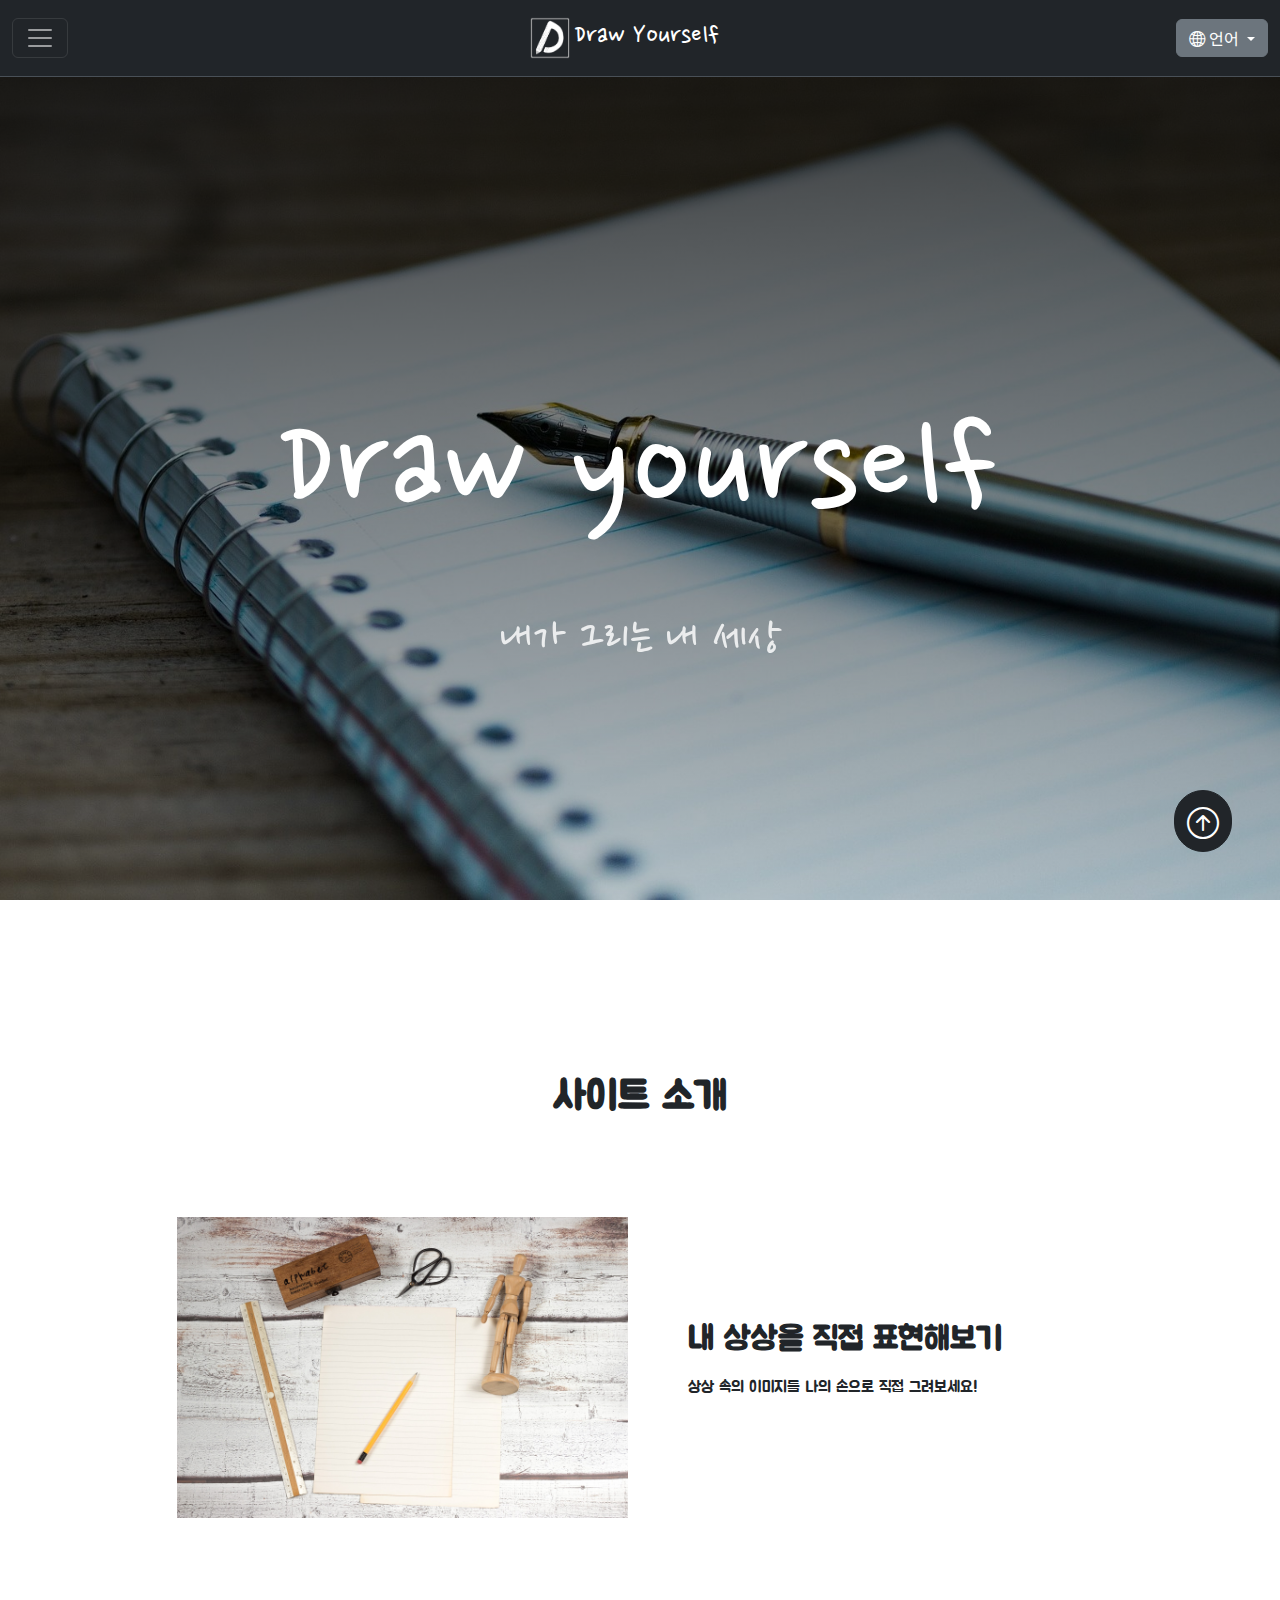
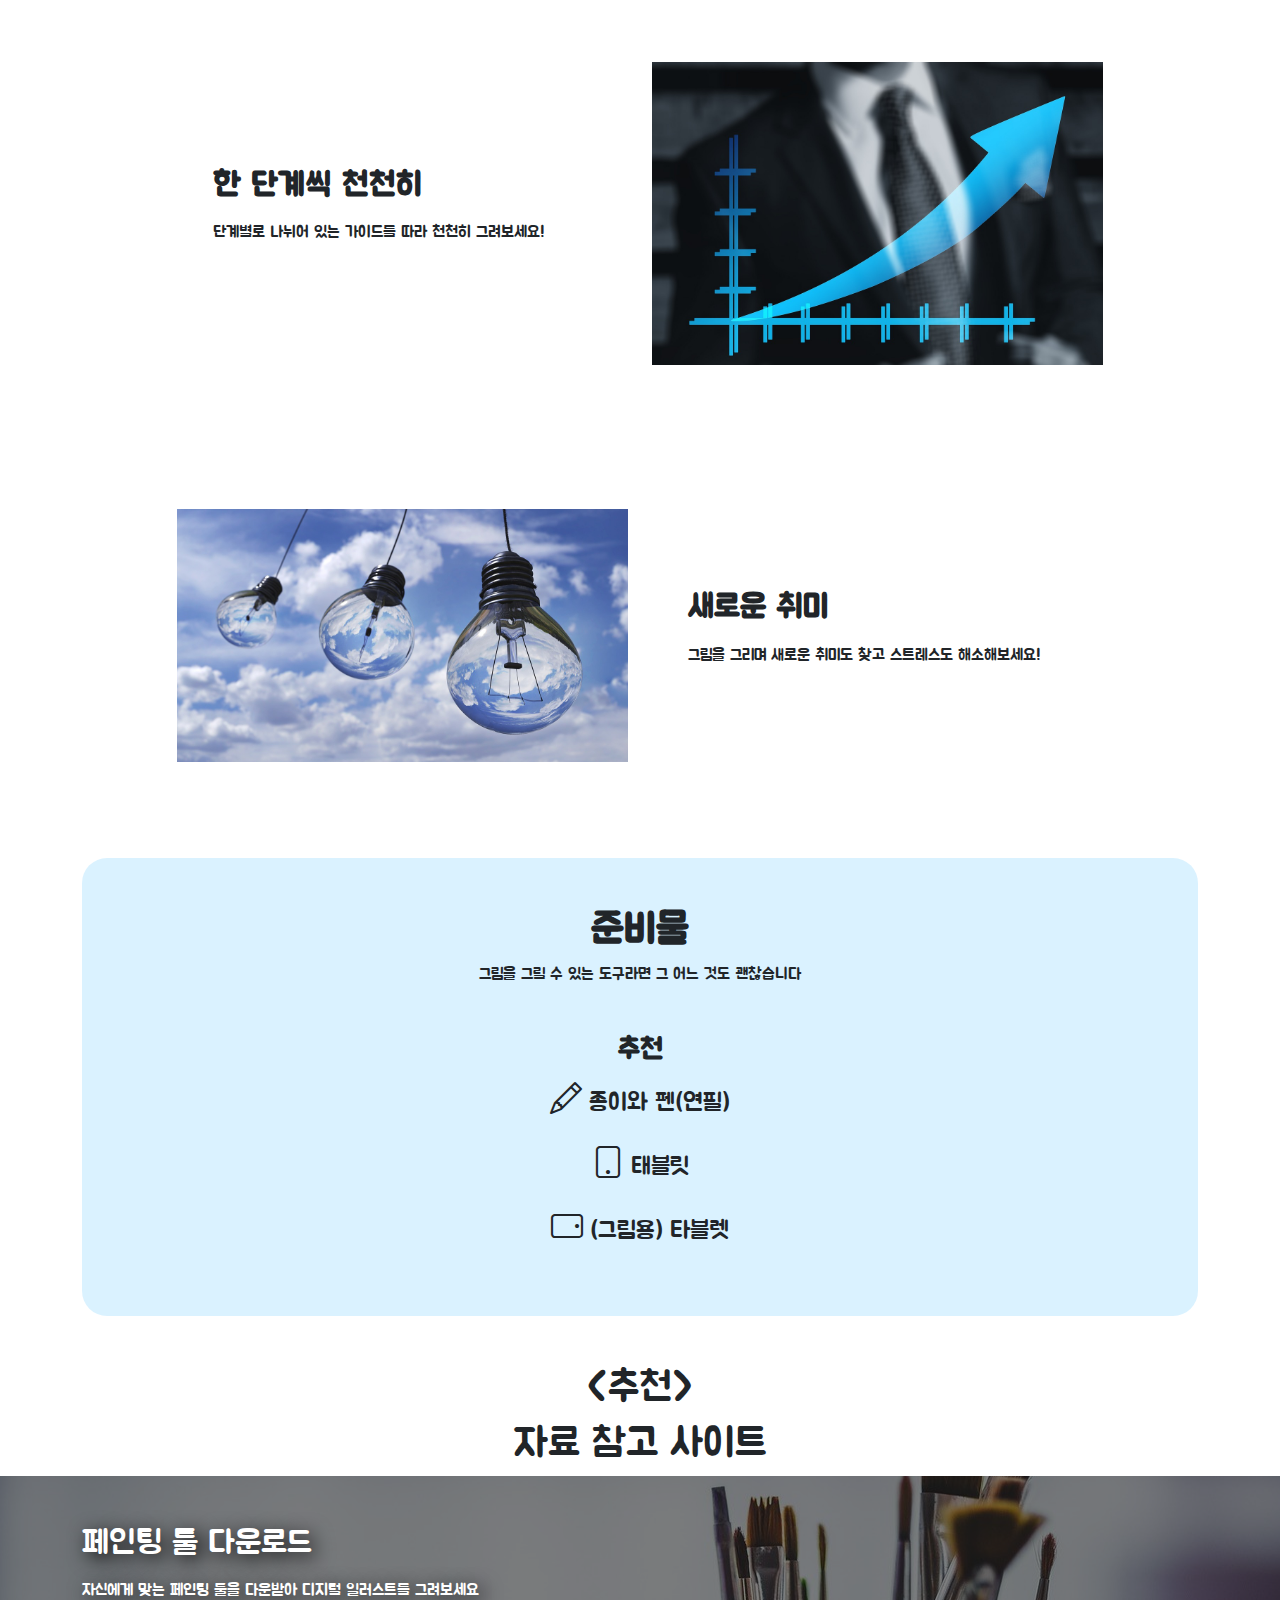
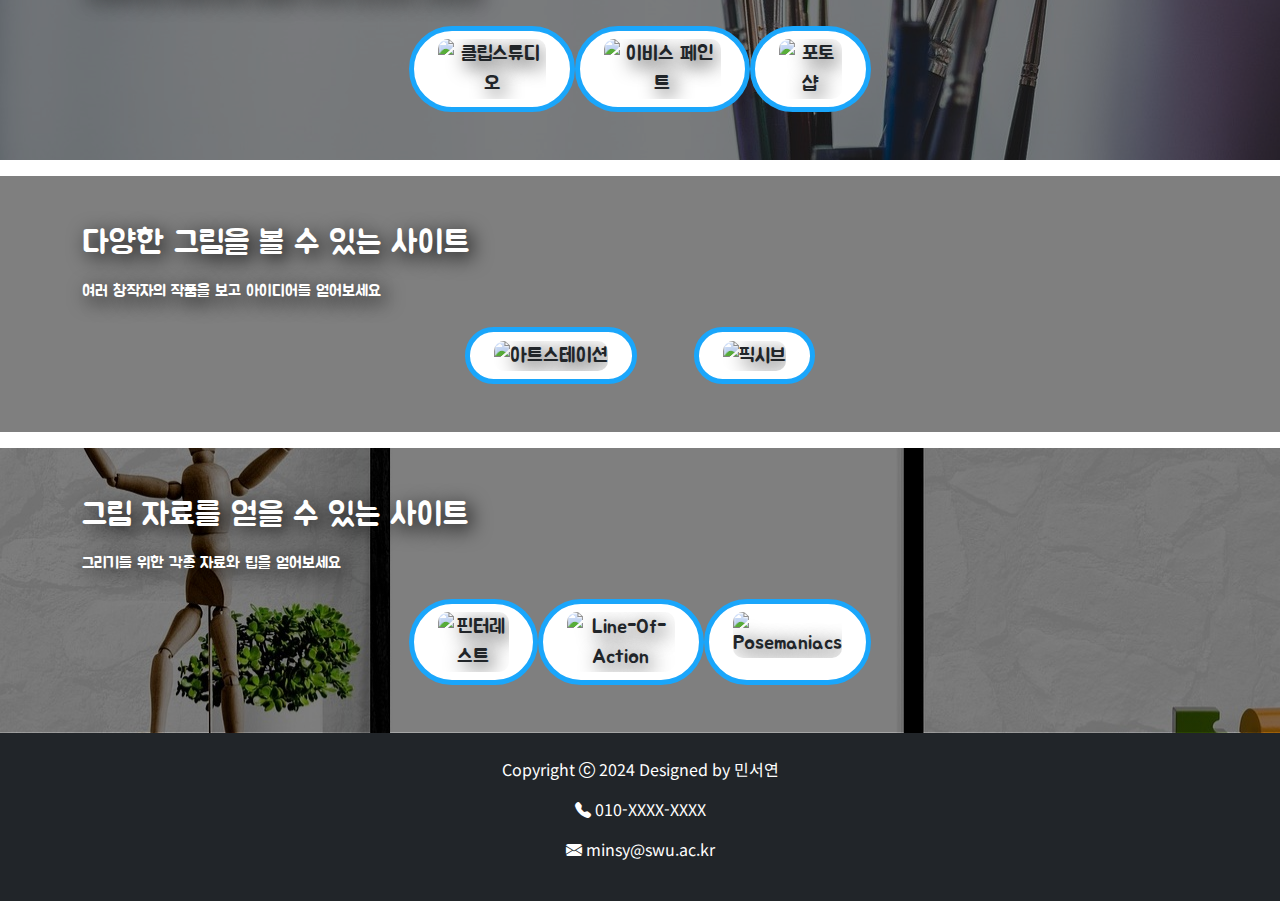
==== index.html @ 6c06c900 "Add files via upload" ====
<!doctype html>
<html lang="ko">

<!-- head 시작 -->
<head>
  <meta charset="utf-8">
  <meta name="viewport" content="width=device-width, initial-scale=1">
  <title>Draw Yourself</title>
  <link rel="icon" href="images/Logo-black-square.png"> 
  <link href="https://cdn.jsdelivr.net/npm/bootstrap@5.3.3/dist/css/bootstrap.min.css" rel="stylesheet" 
    ntegrity="sha384-QWTKZyjpPEjISv5WaRU9OFeRpok6YctnYmDr5pNlyT2bRjXh0JMhjY6hW+ALEwIH" crossorigin="anonymous">
  <link rel="stylesheet" href="https://cdn.jsdelivr.net/npm/bootstrap-icons@1.9.1/font/bootstrap-icons.css">
  <link rel="stylesheet" href="style.css">

  <link rel="preconnect" href="https://fonts.googleapis.com">
  <link rel="preconnect" href="https://fonts.gstatic.com" crossorigin>
  <link href="https://fonts.googleapis.com/css2?family=Jua&family=Nanum+Pen+Script&family=Noto+Sans+KR:wght@100..900&display=swap"
    rel="stylesheet">
</head>
<!-- head 종료 -->

<body data-bs-spy="scroll" data-bs-target="#nav-menu">
      <!-- 네비게이션 시작 -->
        <div class="collapse" id="navbarToggleExternalContent" data-bs-theme="dark">
        </div>
  
        <nav class="navbar sticky-top bg-dark border-bottom border-body" data-bs-theme="dark">
          <div class="container-fluid">
            <button class="navbar-toggler" type="button" data-bs-toggle="offcanvas" data-bs-target="#offcanvasNavbar" aria-controls="offcanvasNavbar" aria-label="Toggle navigation">
              <span class="navbar-toggler-icon"></span>
            </button>
            <div class="offcanvas offcanvas-start" tabindex="-1" id="offcanvasNavbar" aria-labelledby="offcanvasNavbarLabel">
              <div class="offcanvas-header">
                <h3 class="offcanvas-title" id="offcanvasNavbarLabel">Category</h3>
                <button type="button" class="btn-close" data-bs-dismiss="offcanvas" aria-label="Close"></button>
              </div>
              <div class="offcanvas-body">
                <ul class="navbar-nav justify-content-end flex-grow-1 pe-3">
                  <li class="nav-item">
                    <a class="nav-link active mb-3" style="font-size: 1.5rem;" aria-current="page" href="index.html">About</a>
                  </li>         
                  <li class="nav-item">
                    <a class="nav-link active mb-3" style="font-size: 1.2rem;" aria-current="page" href="main.html">Home</a>
                  </li>
                  <hr>
                  <li class="nav-item">
                    <a class="nav-link active" aria-current="page" href="basic.html">Basic</a>
                  </li>
                  <li class="nav-item">
                    <a class="nav-link active" aria-current="page" href="medium.html">Medium</a>
                  </li>
                  <li class="nav-item">
                    <a class="nav-link active" aria-current="page" href="high.html">High</a>
                  </li>
                  <hr>
                  <li class="nav-item">
                    <a class="nav-link active" aria-current="page" href="mypage.html">MyPage</a>
                  </li>
                  <li class="nav-item">
                    <a class="nav-link active" aria-current="page" href="FAQ.html">FAQ</a>
                  </li>
                </ul>
              </div>
              
            </div>
            
            <a class="navbar-brand m-auto" href="main.html" style="font-family:Nanum Pen Script; font-size: 30px;"><img src="images/Logo-white-square.png" style="width: 50px; height: 50px;">Draw Yourself</a>
            <div class="dropdown">
              <a class="btn btn-secondary dropdown-toggle" href="#" role="button" data-bs-toggle="dropdown" aria-expanded="false">
                <i class="bi bi-globe2"></i> 언어
              </a>
            
              <ul class="dropdown-menu">
                <li><a class="dropdown-item" href="index.html">한국어</a></li>
                <li><a class="dropdown-item" href="en/index-en.html">영어</a></li>
              </ul>
            </div>
          </div>
        </nav>
      <!-- 네비게이션 끝 -->

  <!-- 헤더 시작 -->
  <header id="home" class="d-flex flex-column justify-content-center align-items-center vh-100 text-white">

      <p>Draw yourself</p>
      <p style="font-size: 50px; color: rgba(255, 255, 255, 0.825);">내가 그리는 내 세상</p>

  </header>
  <!-- 헤더 끝 -->
  
  <!-- 사이트 소개 섹션 시작 -->
  <section class="container pt-5" id="about">

      <div class="text-center pt-5">
          <h1 class="fw-bold">사이트 소개</h1>
      </div>

      <div class="row justify-content-center align-items-center py-5 my-5">

        <div class="col-md-5">
          <img src="images/main2.jpg" alt="메인 이미지1" class="img-fluid">
        </div>

        <div class="col-md-7 col-lg-5 px-lg-5">
            <h2 class="fw-bold mb-3 text-start">내 상상을 직접 표현해보기</h2>
            <p>
              상상 속의 이미지를 나의 손으로 직접 그려보세요!
            </p>
        </div>
      </div>

      <div class="row justify-content-center align-items-center py-5 my-5">

        <div class="col-md-7 col-lg-5 px-lg-5">
            <h2 class="fw-bold mb-3 text-start">한 단계씩 천천히</h2>
            <p>
              단계별로 나뉘어 있는 가이드를 따라 천천히 그려보세요!
            </p>
        </div>

        <div class="col-md-5">
          <img src="images/main3.jpg" alt="메인 이미지2" class="img-fluid">
        </div>
        
      </div>

      <div class="row justify-content-center align-items-center py-5 my-5">

        <div class="col-md-5">
          <img src="images/main4.jpg" alt="메인 이미지3" class="img-fluid">
        </div>

        <div class="col-md-7 col-lg-5 px-lg-5">
            <h2 class="fw-bold mb-3 text-start">새로운 취미</h2>
            <p>
              그림을 그리며 새로운 취미도 찾고 스트레스도 해소해보세요!
            </p>
        </div>
      </div>

      <div class="text-center p-5" style="background-color:  #b2e3ff7a; border-radius: 25px;">
        <h1 class="fw-bold">준비물</h1>
        <p>
          그림을 그릴 수 있는 도구라면 그 어느 것도 괜찮습니다
        </p>
        <h3 class="fw-bold mt-5">추천</h3>
        <p style="font-size: 1.5rem"><i class="bi bi-pencil" style="font-size: 2rem"></i> 종이와 펜(연필)</p>
        <p style="font-size: 1.5rem"><i class="bi bi-tablet" style="font-size: 2rem"></i> 태블릿</p>
        <p style="font-size: 1.5rem"><i class="bi bi-tablet-landscape" style="font-size: 2rem"></i> (그림용) 타블렛</p>
      </div>

  </section>
  <!-- 사이트 소개 섹션 끝 -->


  <!-- 추천 사이트 설명 -->
  <div class="text-center pt-5">
    <h1 style="font-family:Jua;"><추천></h1>
    <h1 style="font-family:Jua;">자료 참고 사이트</h1>
  </div>

  <!-- recommend site 섹션 시작 -->
  <section class="py-5" id="recommend-site" style="background-image: linear-gradient(rgba(0, 0, 0, 0.5), rgba(0, 0, 0, 0.5)), url(images/brush.jpg);">
    <div class="container text-start text-white" style="text-shadow: 5px 5px 20px #000000;">
        <h2 class="mb-3">페인팅 툴 다운로드</h2>
        <p>자신에게 맞는 페인팅 툴을 다운받아 디지털 일러스트를 그려보세요</p>
        <div class="d-flex justify-content-evenly px-5 mt-4 w-50 m-auto">
            <a href="https://www.clipstudio.net/kr/" target="_blank" class="btn rounded-pill btn-lg px-4" id="recommend-site-btn">
              <img src="images/site_logo/Clip-Studio-Icon.png" style="width: 30px; height: 30px; border-radius: 10px;" alt="클립스튜디오"></i></a>
            <a href="https://ibispaint.com/" target="_blank" class="btn rounded-pill btn-lg px-4" id="recommend-site-btn">
              <img src="images/site_logo/Ibis-Paint-Icon.png" style="width: 30px; height: 30px; border-radius: 10px;" alt="이비스 페인트"></i></a>
            <a href="https://www.adobe.com/kr/products/photoshop.html" target="_blank" class="btn rounded-pill btn-lg px-4" id="recommend-site-btn">
              <img src="images/site_logo/PhotoShop-Icon.png" style="width: 30px; height: 30px; border-radius: 10px;" alt="포토샵"></i></a>
        </div>
    </div>
  </section>

  <section class="py-5 my-3" id="recommend-site" style="background-image: linear-gradient(rgba(0, 0, 0, 0.5), rgba(0, 0, 0, 0.5)), url(images/paint.jpg);">
    <div class="container text-start text-white" style="text-shadow: 5px 5px 20px #000000;">
        <h2 class="mb-3">다양한 그림을 볼 수 있는 사이트</h2>
        <p>여러 창작자의 작품을 보고 아이디어를 얻어보세요</p>
        <div class="d-flex justify-content-evenly px-5 mt-4 w-50 m-auto">
            <a href="https://www.artstation.com/" target="_blank" class="btn rounded-pill btn-lg px-4" id="recommend-site-btn">
              <img src="images/site_logo/ArtStation-Icon.png" style="width: 30px; height: 30px; border-radius: 10px;" alt="아트스테이션"></i></a>
            <a href="https://www.pixiv.net/" target="_blank" class="btn rounded-pill btn-lg px-4" id="recommend-site-btn">
              <img src="images/site_logo/pixiv-Icon.svg" style="width: 30px; height: 30px; border-radius: 10px;" alt="픽시브"></i></a>
        </div>
    </div>
  </section>

  <section class="py-5" id="recommend-site" style="background-image: linear-gradient(rgba(0, 0, 0, 0.5), rgba(0, 0, 0, 0.5)), url(images/frame.jpg);">
    <div class="container text-start text-white" style="text-shadow: 5px 5px 20px #000000;">
        <h2 class="mb-3">그림 자료를 얻을 수 있는 사이트</h2>
        <p>그리기를 위한 각종 자료와 팁을 얻어보세요</p>
        <div class="d-flex justify-content-evenly px-5 mt-4 w-50 m-auto">
          <a href="https://kr.pinterest.com/" target="_blank" class="btn rounded-pill btn-lg px-4" id="recommend-site-btn">
            <img src="images/site_logo/free-icon-pinterest-logo-25698.png" style="width: 30px; height: 30px; border-radius: 10px;" alt="핀터레스트"></i></a> <!-- Pinterest 아이콘 제작자: Dave Gandy - Flaticon</a> -->
          <a href="https://line-of-action.com/" target="_blank" class="btn rounded-pill btn-lg px-4" id="recommend-site-btn">
            <img src="images/site_logo/Line-Of-Action-Icon.png" style="width: 30px; height: 30px; border-radius: 10px;" alt="Line-Of-Action"></i></a>
          <a href="https://www.posemaniacs.com/" target="_blank" class="btn rounded-pill btn-lg px-4" id="recommend-site-btn">
            <img src="images/site_logo/Posemaniacs-Icon.png" style="width: 30px; height: 30px; border-radius: 10px;" alt="Posemaniacs"></i></a>
        </div>
    </div>
  </section>
  <!-- recommend site 섹션 끝 -->
   

  <!-- 풋터 시작 -->
  <footer class="bg-dark text-white py-4 mb-0">
    <div class="container text-center">
      <p >Copyright <i class="bi bi-c-circle"></i> 2024 Designed by 민서연</p>
      <p>
        <i class="bi bi-telephone-fill" style="font-style: normal;"> 010-XXXX-XXXX</i>
      </p>
      <p>  
      <i class="bi bi-envelope-fill" style="font-style: normal;"> minsy@swu.ac.kr</i>
      </p>
    </div>
  </footer>
  <!-- 풋터 끝 -->
  
<!-- TOP 이동 버튼 시작 -->
<span id="top-link-block" class="fixed-bottom text-end m-5">
  <a href="#top" class="topbtn btn rounded-pill btn-dark">
      <i class="bi bi-arrow-up-circle" style="font-size: 2rem; font-style:bold;"></i>
  </a>
</span>
<!-- TOP 이동 버튼 끝 -->




  <script src="https://cdn.jsdelivr.net/npm/bootstrap@5.3.3/dist/js/bootstrap.bundle.min.js" integrity="sha384-YvpcrYf0tY3lHB60NNkmXc5s9fDVZLESaAA55NDzOxhy9GkcIdslK1eN7N6jIeHz" crossorigin="anonymous"></script>
</body>
</html>
---- style.css ----
body {
    font-family: 'Noto Sans KR', sans-serif;
}

header {
    background-image: linear-gradient(rgba(0, 0, 0, 0.8), rgba(0, 0, 0, 0.2)), url(images/main1.jpg);
    background-size: cover;
    background-position: center top;
    background-attachment: fixed;
}

#home {
    font-family: 'Nanum Pen Script', cursive;
    font-size: 150px;
}

#main-head{
    background-image: linear-gradient(rgba(0, 0, 0, 0.5), rgba(0, 0, 0, 0.5)), url(images/watercolor-paint.jpg);
    background-size: cover;
    background-position: center top;
    background-attachment: scroll;
    font-family: 'Nanum Pen Script', cursive;
    font-size: 50px;
    text-shadow:1px 1px 10px #000000;
}

/* 추천 사이트 영역 */
#recommend-site {
    background-size: cover;
    background-position: center;
    background-attachment: scroll;
    font-family: 'Jua', cursive;
}

#recommend-site-btn{
    top:50%;
    background-color:#ffffff;
    border-width: 5px;
    border-color: #1AA6FB;
}
#recommend-site-btn:hover{
    top:50%;
    background-color:#b9b9b9;
}

#about {
    font-family: 'Jua', cursive;
}

#step{
    font-family: 'Noto Sans KR', sans-serif;
}
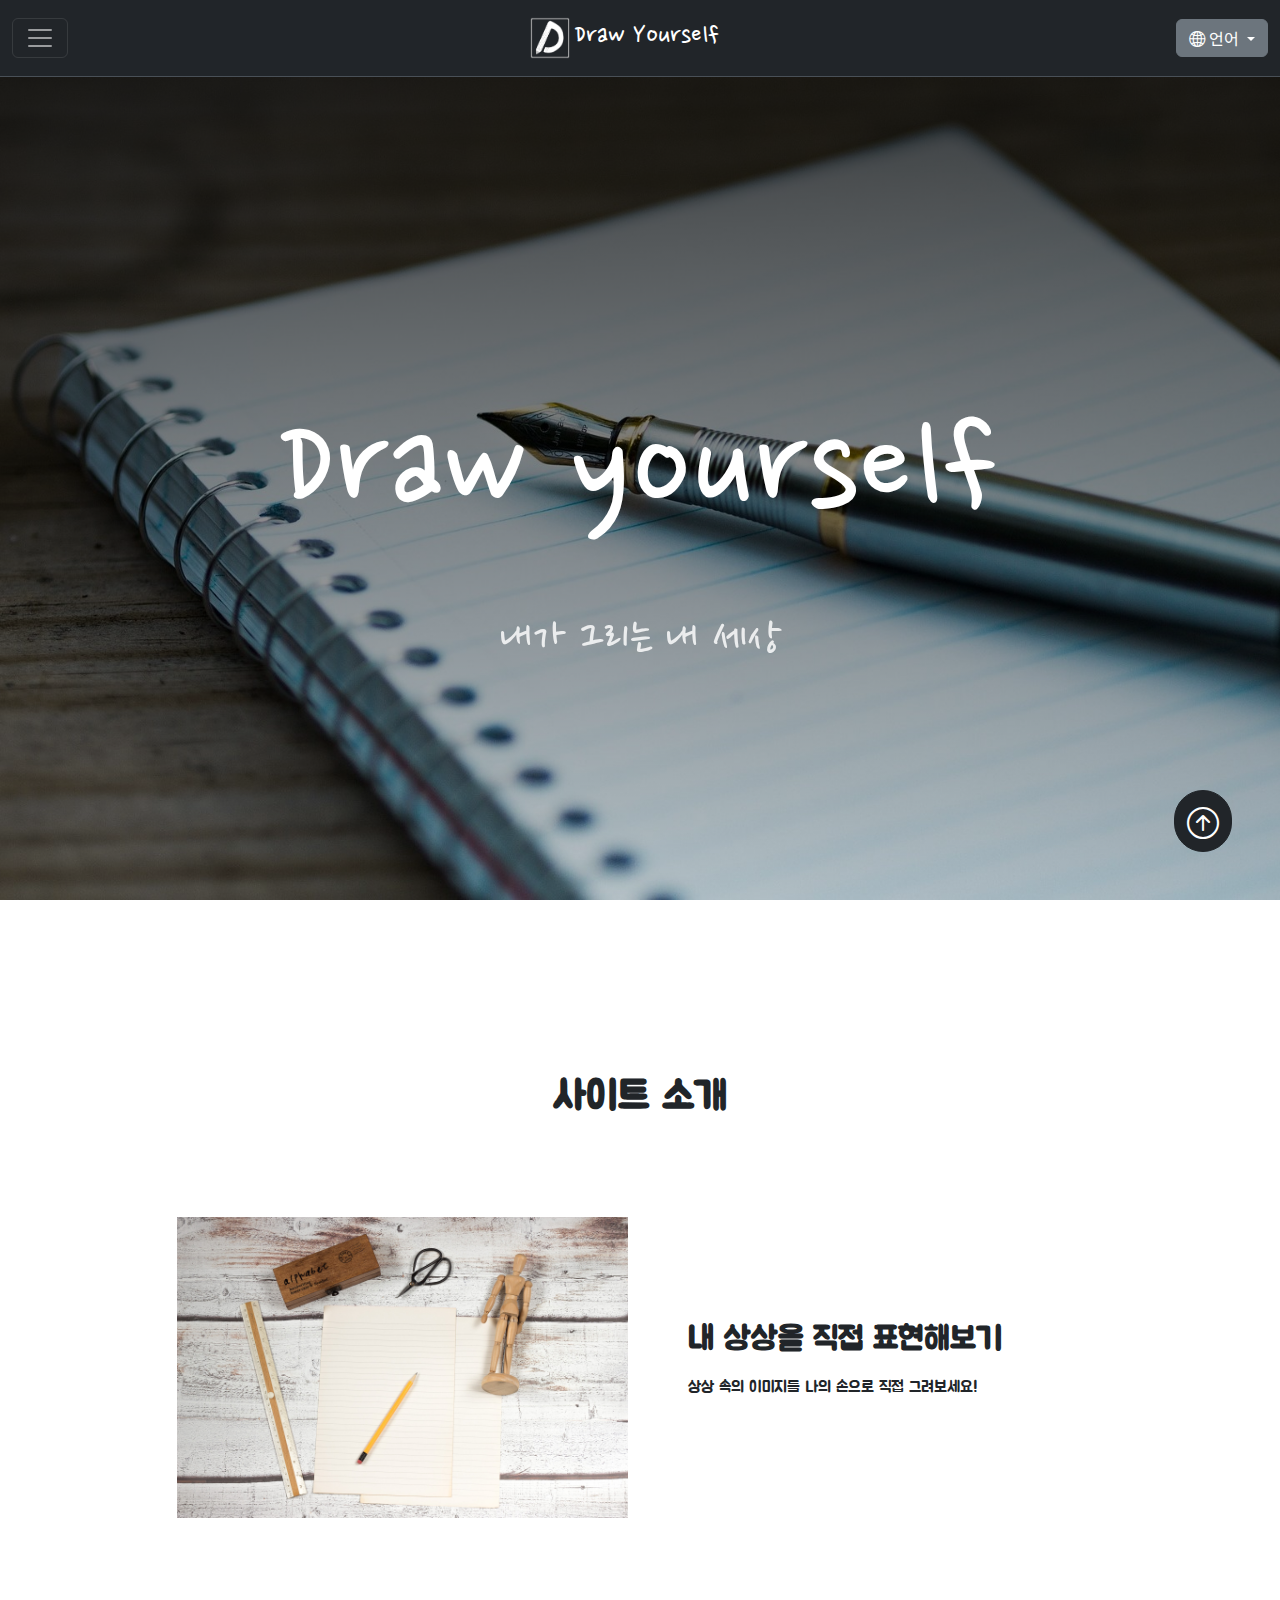
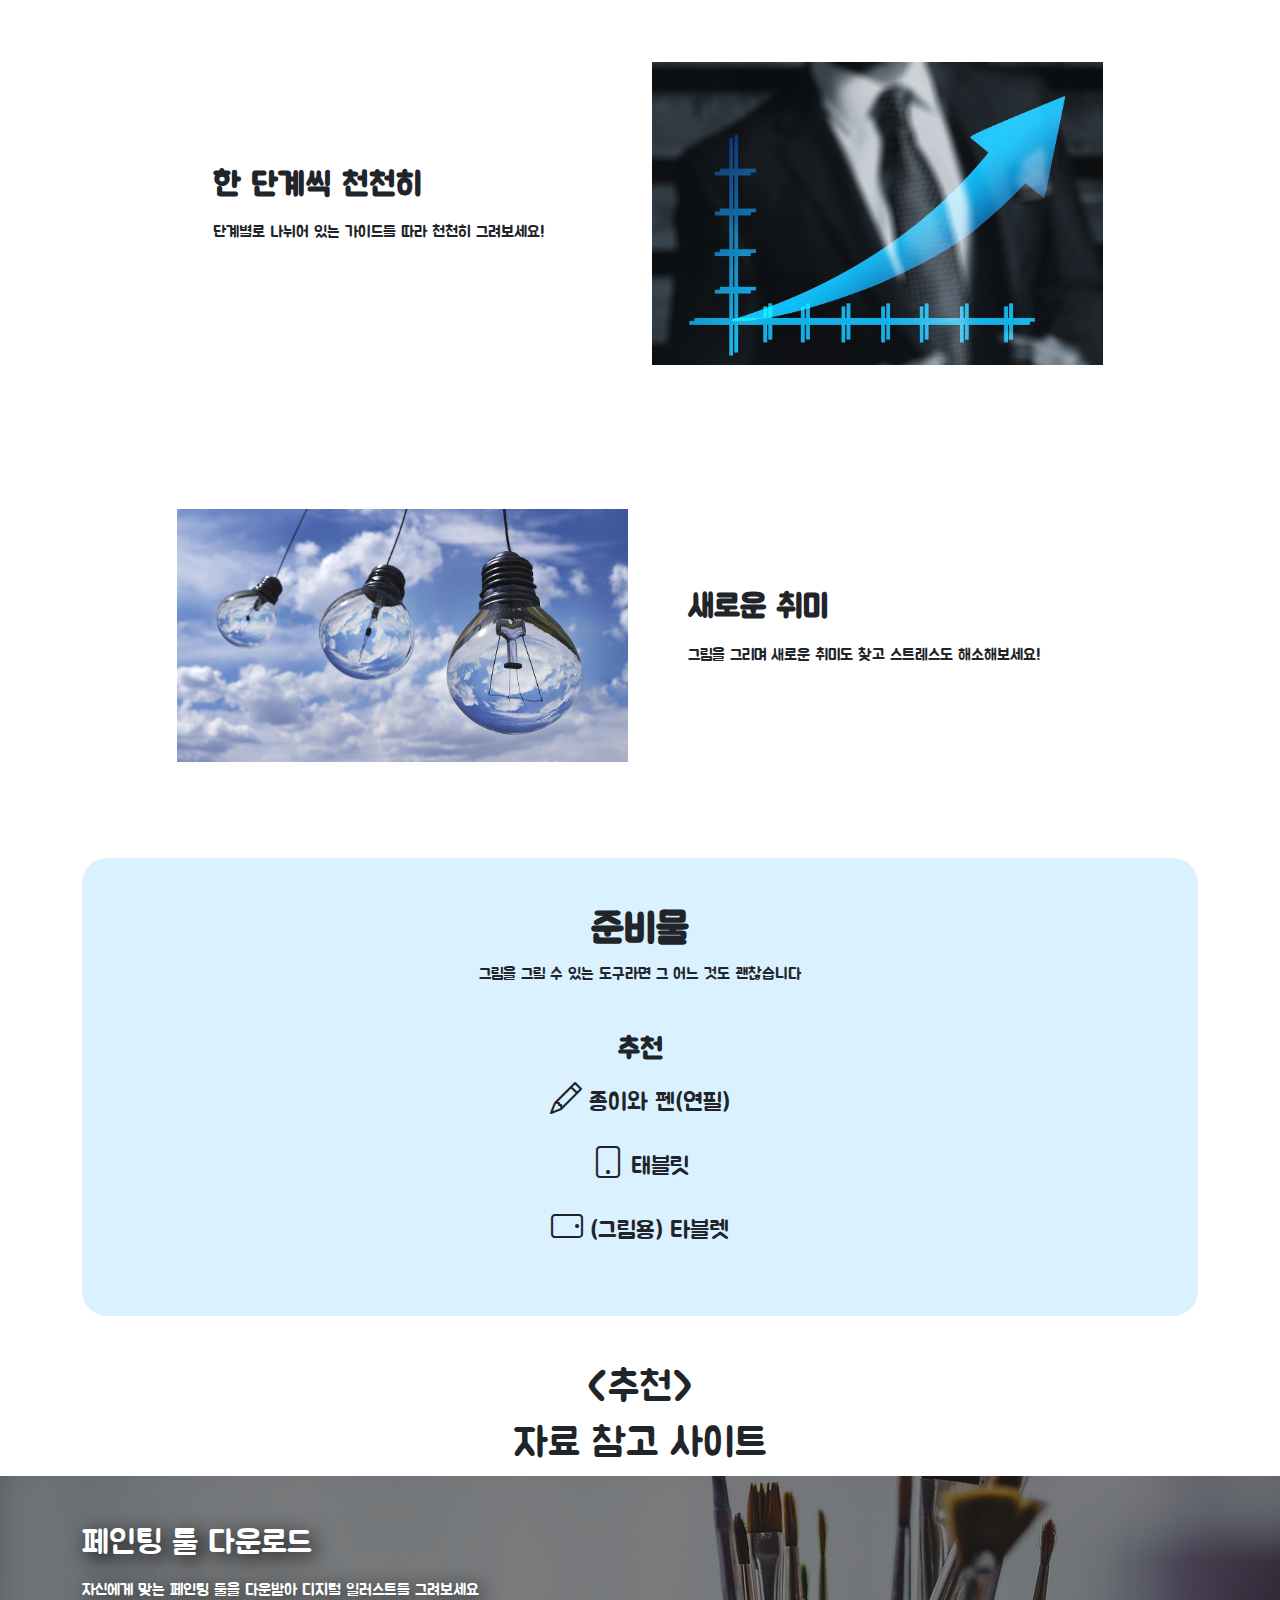
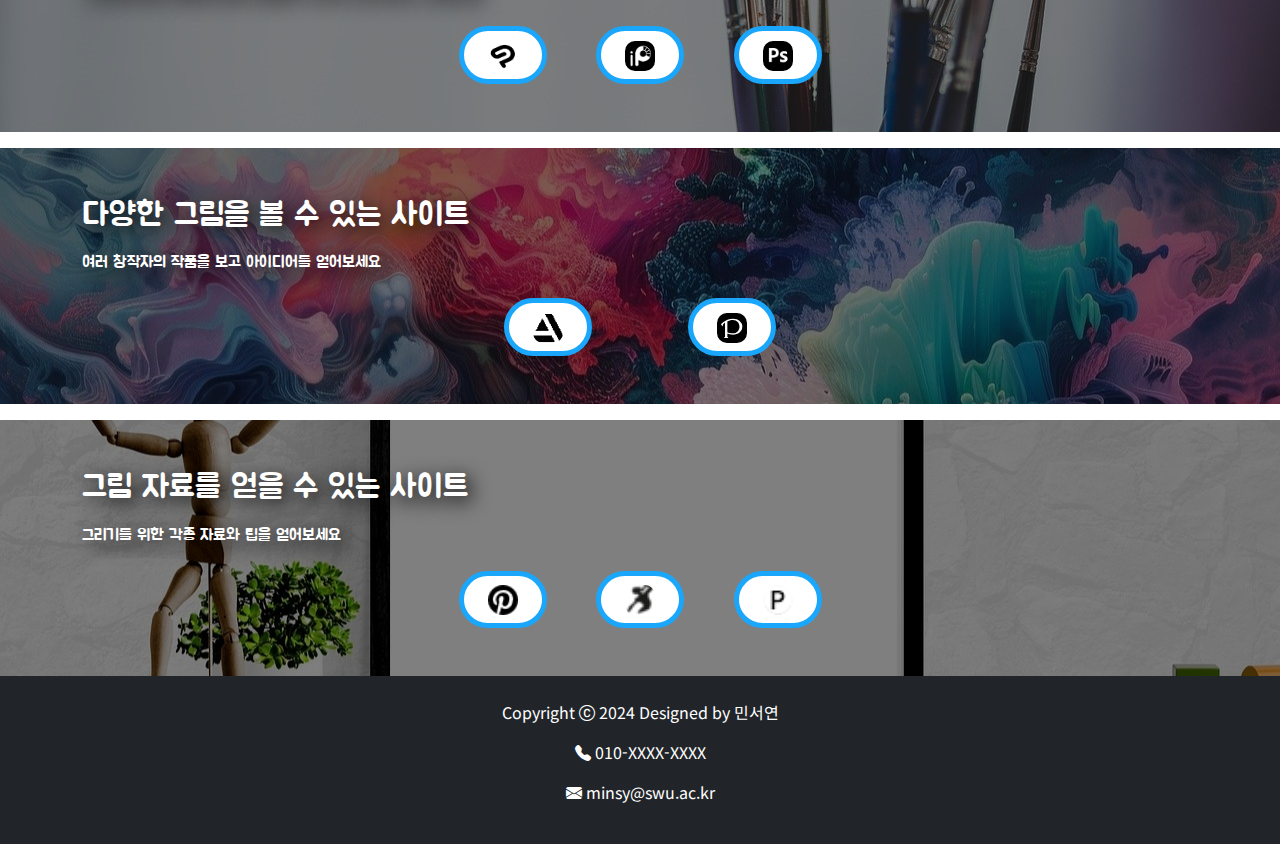
==== commit 53db9bcc: "Add files via upload" ====
--- a/index.html
+++ b/index.html
@@ -155,7 +155,7 @@
 
   <!-- 추천 사이트 설명 -->
   <div class="text-center pt-5">
-    <h1 style="font-family:Jua;"><추천></h1>
+    <h1 style="font-family:Jua;">&lt;추천&gt;</h1>
     <h1 style="font-family:Jua;">자료 참고 사이트</h1>
   </div>
 
